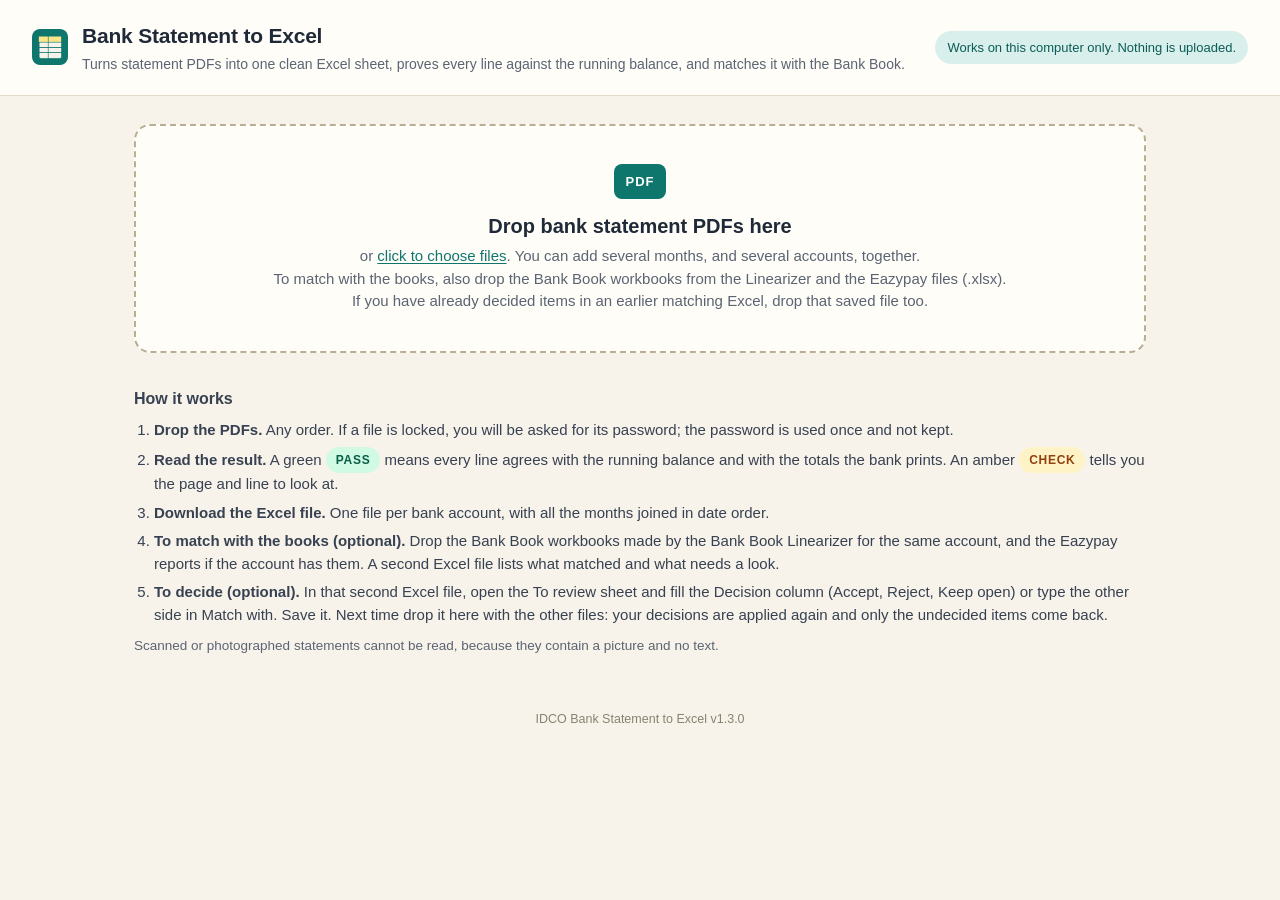
==== index.html @ e4e8e26c "Add IDCO Bank Statement to Excel v1.3.0 (statement reader, matching, decisions) Web page served by G" ====
<!DOCTYPE html>
<html lang="en">
<head>
  <meta charset="utf-8">
  <title>IDCO Bank Statement to Excel</title>
  <meta http-equiv="refresh" content="0; url=app/page.html">
</head>
<body style="font-family: system-ui, sans-serif; padding: 2rem;">
  <p>Opening the tool… If nothing happens, <a href="app/page.html">click here</a>.</p>
</body>
</html>
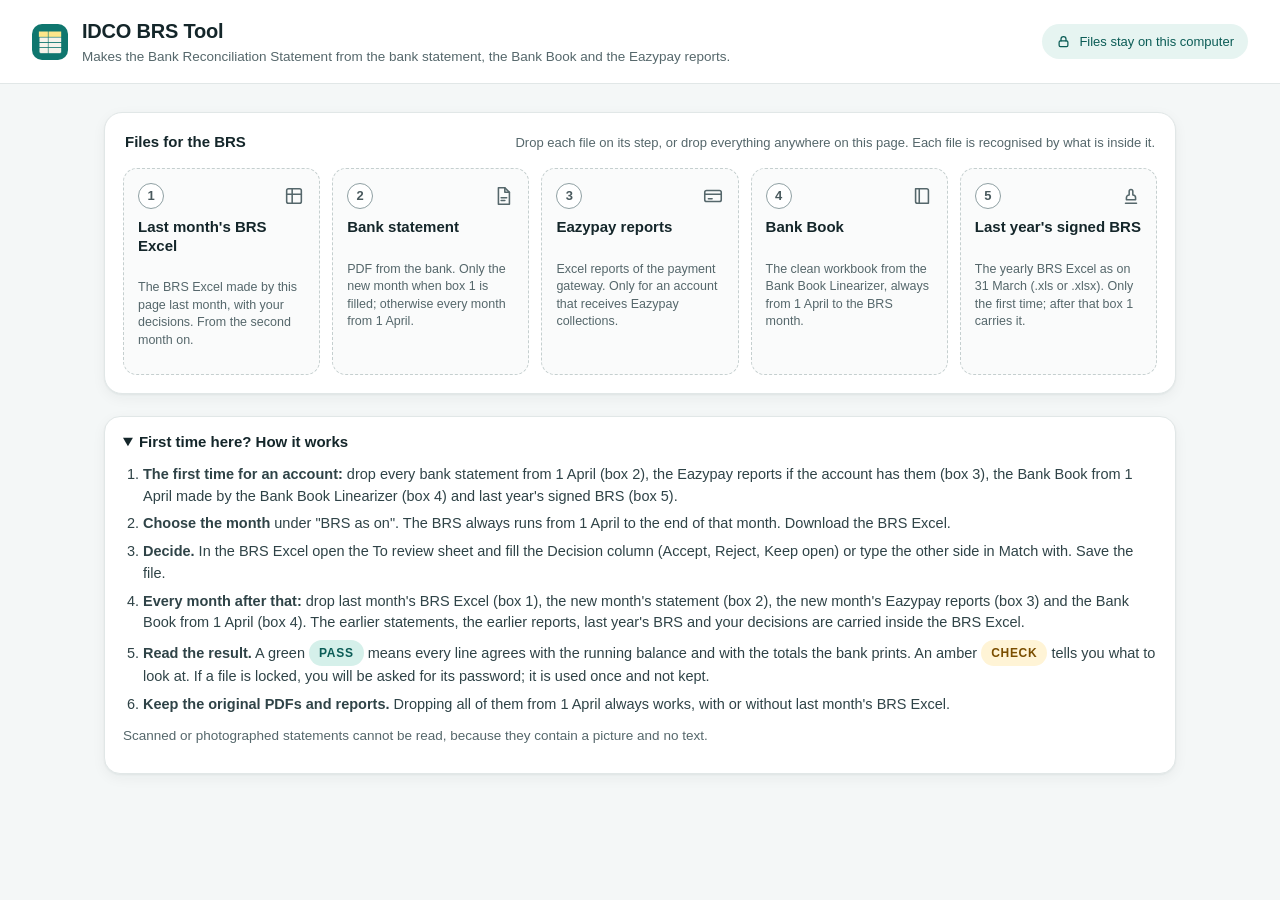
==== commit f6b71248: "v1.7.1: renamed IDCO BRS Tool; new look for the page Only the page changes: name, layout, colours, l" ====
--- a/index.html
+++ b/index.html
@@ -2,7 +2,7 @@
 <html lang="en">
 <head>
   <meta charset="utf-8">
-  <title>IDCO Bank Statement to Excel</title>
+  <title>IDCO BRS Tool</title>
   <meta http-equiv="refresh" content="0; url=app/page.html">
 </head>
 <body style="font-family: system-ui, sans-serif; padding: 2rem;">
